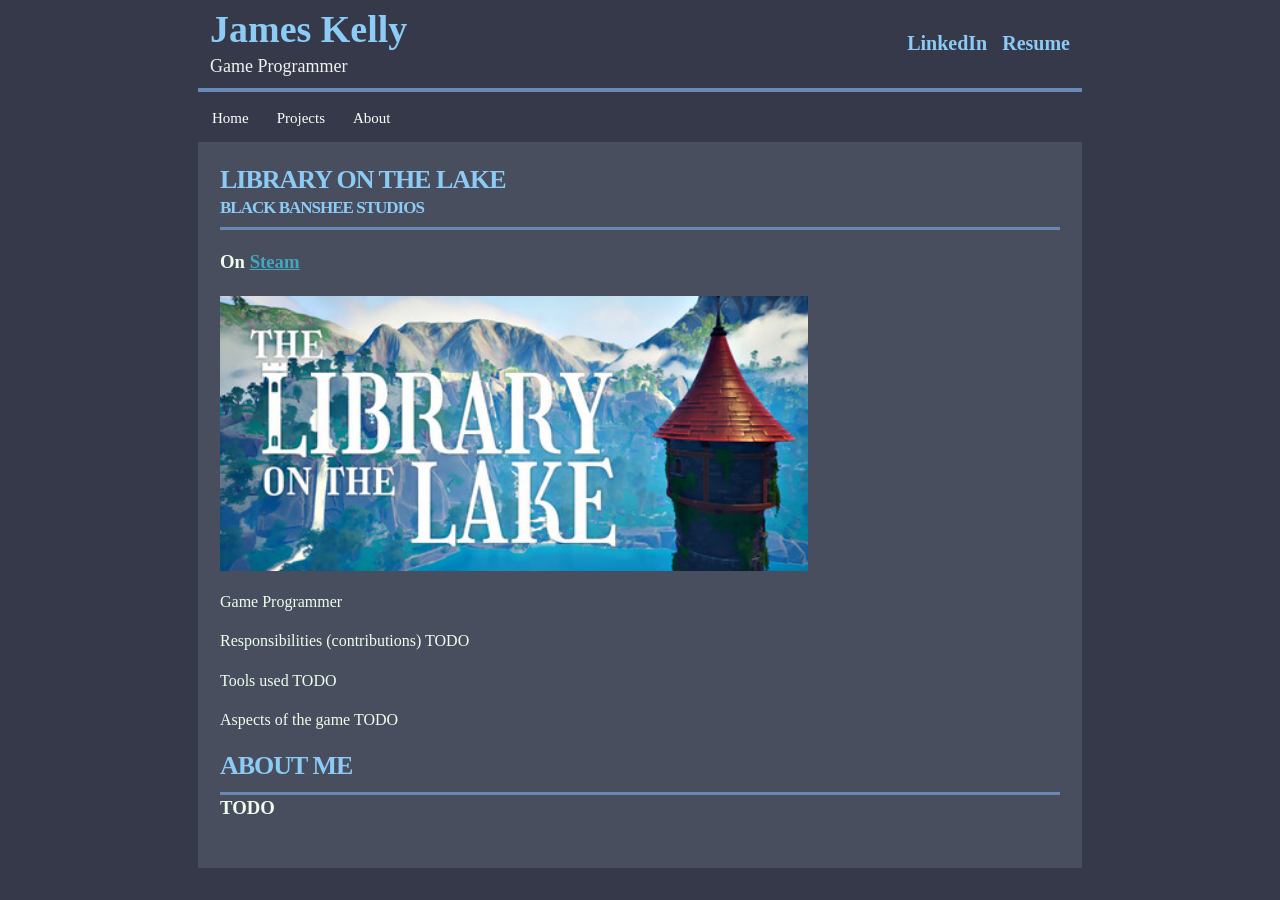
==== projects.html @ c2c68a26 "Initial Project Setup * Resume Link * LOTL setup * Index / About / Projects links not set up yet" ====
<!DOCTYPE html>
<html lang="en">
<head>
  <meta charset="UTF-8">
  <meta name="viewport" content="width=device-width, initial-scale=1.0">
  <title>James Kelly</title>

  <link rel="stylesheet" href="style.css">
</head>

<body>
  <div class="container">

    <header class="header">
      <div class="logo">
        <h1>James Kelly</h1>
        <p>Game Programmer</p>
      </div>

      <div class="social-links">
        <a href="https://www.linkedin.com/in/james-kelly-3b3891150/"
          target="_blank"
          aria-label="LinkedIn">LinkedIn</a>
        <a href="jkelly_resume.pdf"
          target="_blank"
          aria-label="Download resume">Resume</a>
      </div>
    </header>

    <nav aria-label="Main navigation">
      <a href="#index.html">
        Home
      </a>
      <a href="#projects">
        Projects
      </a>
      <a href="#About">
        About
      </a>
    </nav>
    
    <main id="projects">
      
      <section id="projects">
        <h2 class="project-title">
          Library on the Lake
          <span class="project-subtitle">Black Banshee Studios</span>
        </h2>
        <h3 class="project-description">
          <p>On <a href="https://store.steampowered.com/app/4747380/The_Library_on_the_Lake/" 
            target="_blank"
            style="color: #42a6bf;">Steam</a></p>
        </h3>

        <img
          class="project-image"
          src="lotl.jpg"
          alt="Library on the Lake (Black Banshee Studios, 2026)"
        >

        <p class="project-description">
          Game Programmer
        </p>

        <p class="project-description">
          Responsibilities (contributions) TODO
        </p>

        <p class="project-description">
          Tools used TODO
        </p>

        <p class="project-description">
          Aspects of the game TODO
        </p>
      </section>

      <section id="about">
        <section id="about">
        <h2 class="project-title">
          ABOUT ME
        </h2>
        <h3 class="project-description">
          TODO
      </section>
    </main>

  </div>
</body>
</html>
---- style.css ----
* {
      box-sizing: border-box;
    }

    body {
      margin: 16;
      background: #353949;
      color: #EDFFEC;
      font-family: serif, sans-serif;
      font-size: 16px;
      line-height: 1.4;
    }

    .container {
      width: 100%;
      max-width: 904px;
      margin: 0 auto;
      padding: 0 10px;
    }

    /* Header */
    .header {
      min-height: 83px;
      padding: 0 12px 9px;
      border-bottom: 4px solid #6a88b4;
      display: flex;
      align-items: center;
      justify-content: space-between;
      gap: 15px;
    }

    .logo h1 {
      margin: 0;
      color: #8bcbf5;
      font-size: 38px;
      line-height: 1.15;
    }

    .logo p {
      margin: 2px 0 0;
      color: #f2f2f2;
      font-size: 18px;
    }

    .social-links {
      display: flex;
      align-items: center;
      gap: 15px;
    }

    .social-links a {
      color: #8bcbf5;
      text-decoration: none;
      font-size: 20px;
      font-weight: bold;
    }

    .social-links a:hover {
      color: #ffffff;
    }

    /* Navigation */
    nav {
      display: flex;
      flex-wrap: wrap;
      gap: 28px;
      padding: 16px 14px 13px;
    }

    nav a {
      color: #ffffff;
      text-decoration: none;
      font-size: 15px;
    }

    nav a:hover {
      color: #61E786;
    }

    /* Main project content */
    main {
      background: #494e5e;
      padding: 20px 22px 30px;
      min-height: 600px;
    }

    .project-title {
      margin: 0;
      padding-bottom: 7px;
      border-bottom: 3px solid #6a88b4;
      color: #8bcbf5;
      font-size: 26px;
      font-weight: 900;
      letter-spacing: -1px;
      text-transform: uppercase;
    }

    .project-subtitle {
      display: block;
      margin-top: -2px;
      margin-left: 0px;
      font-size: 17px;
    }

    .project-image {
      display: block;
      width: 70%;
      max-width: 600px;
      height: auto;
      margin: 21px 0 20px;
    }

    .project-description {
      margin: 0 0 17px;
    }

    .project-list {
      padding-left: 35px;
      margin-top: 14px;
    }

    .project-list li {
      padding-left: 0;
    }

    .project-description strong {
      color: #d2d2d7;
    }

    @media (max-width: 600px) {
      .header {
        align-items: flex-start;
        flex-direction: column;
        padding-top: 12px;
      }

      .logo h1 {
        font-size: 31px;
      }

      nav {
        gap: 12px 20px;
        padding: 15px 10px;
      }

      main {
        padding: 18px 14px;
      }

      .project-image {
        width: 100%;
      }

      .project-title {
        font-size: 23px;
      }
    }
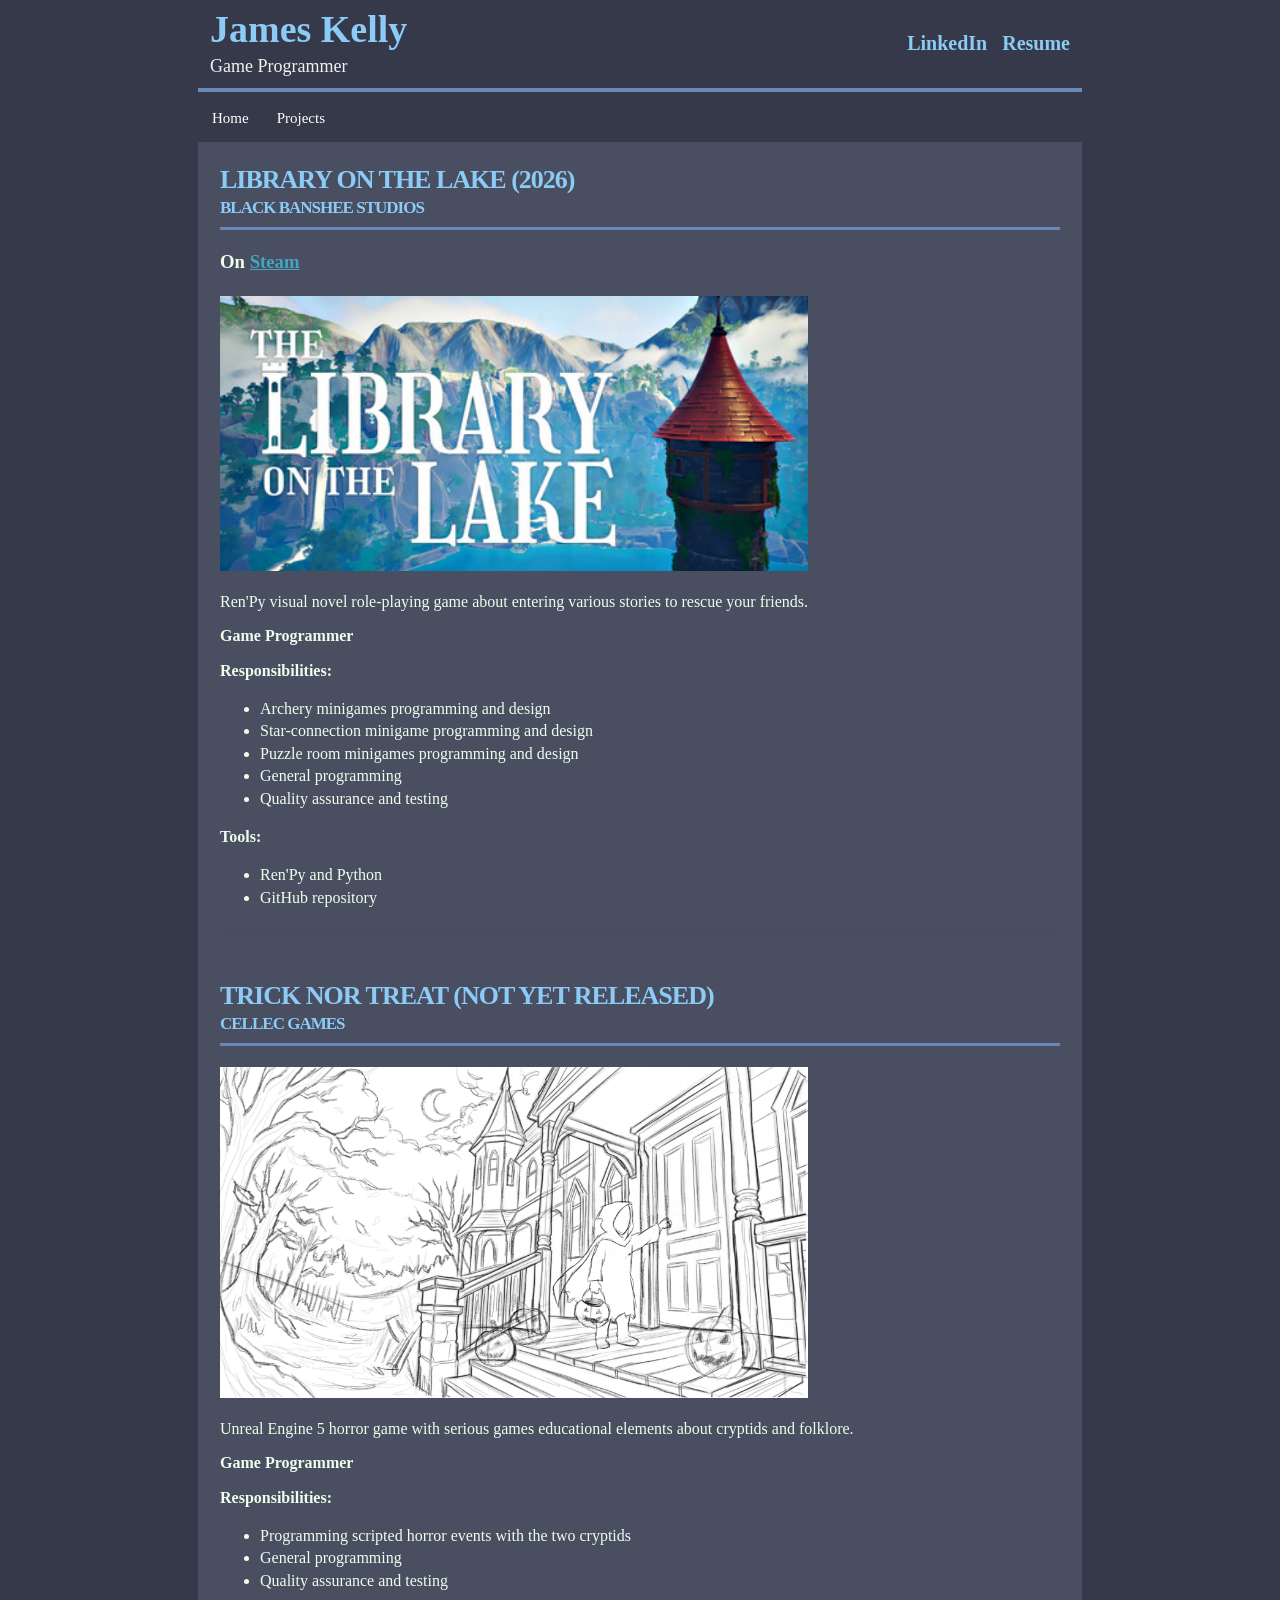
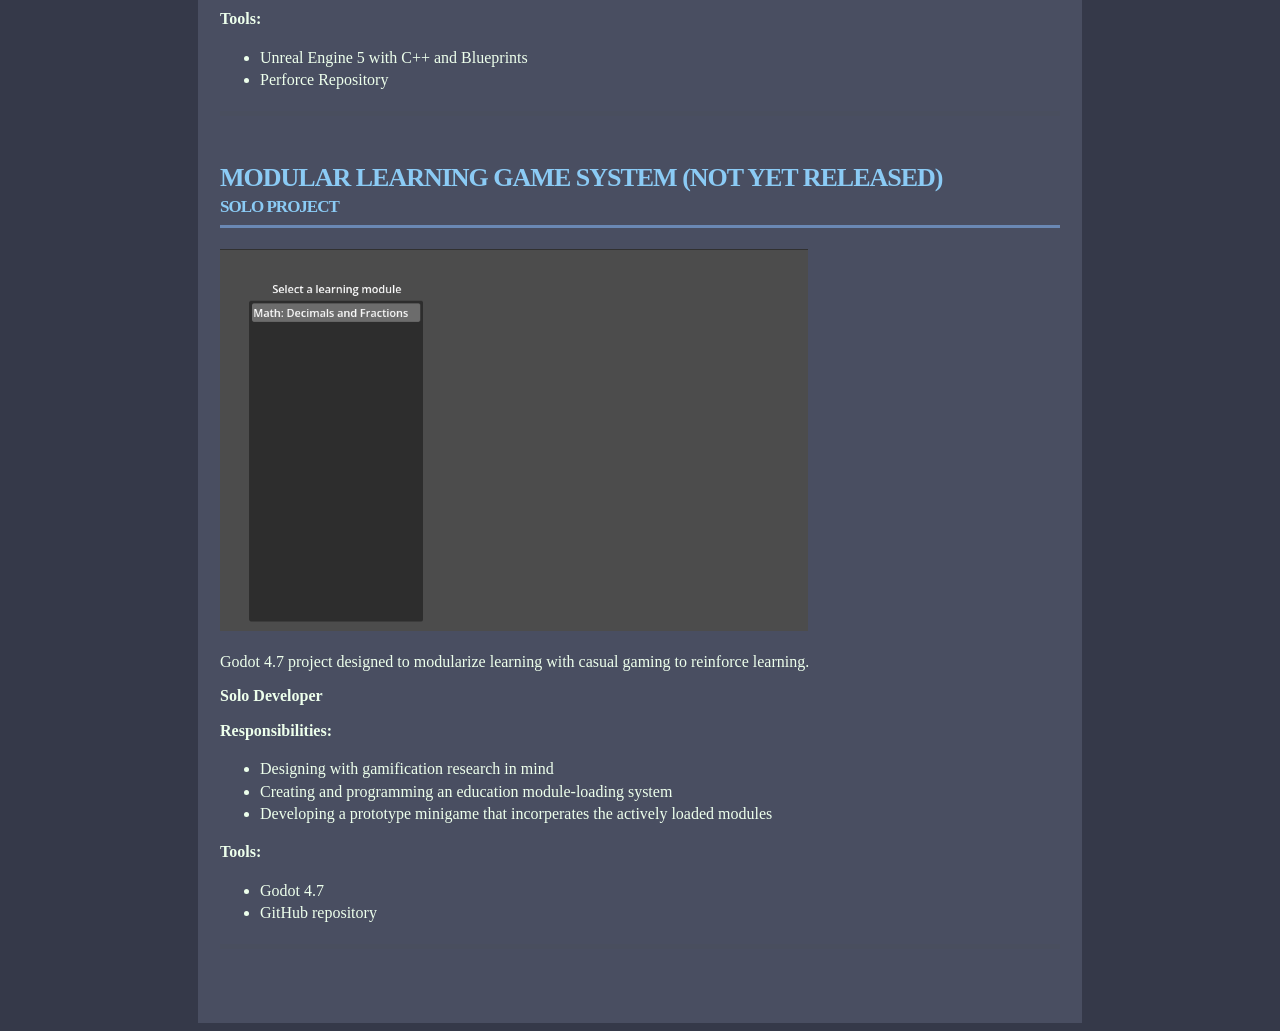
==== commit f99dd7ee: "Home and Project pages * TnT and solo learning project added to projects page * Set up links between" ====
--- a/projects.html
+++ b/projects.html
@@ -29,14 +29,11 @@
     </header>
 
     <nav aria-label="Main navigation">
-      <a href="#index.html">
+      <a href="index.html">
         Home
       </a>
-      <a href="#projects">
+      <a href="projects.html">
         Projects
-      </a>
-      <a href="#About">
-        About
       </a>
     </nav>
     
@@ -44,7 +41,7 @@
       
       <section id="projects">
         <h2 class="project-title">
-          Library on the Lake
+          Library on the Lake (2026)
           <span class="project-subtitle">Black Banshee Studios</span>
         </h2>
         <h3 class="project-description">
@@ -60,30 +57,146 @@
         >
 
         <p class="project-description">
-          Game Programmer
-        </p>
-
-        <p class="project-description">
-          Responsibilities (contributions) TODO
-        </p>
-
-        <p class="project-description">
-          Tools used TODO
-        </p>
-
-        <p class="project-description">
-          Aspects of the game TODO
-        </p>
-      </section>
-
-      <section id="about">
-        <section id="about">
+          Ren'Py visual novel role-playing game about entering various stories to rescue your friends.
+        </p>
+
+        <p class="project-description">
+          <b>
+            Game Programmer
+          </b>
+          
+        </p>
+
+        <p class="project-description">
+          <b>
+            Responsibilities:
+          </b>
+          <ul>
+            <li>Archery minigames programming and design</li>
+            <li>Star-connection minigame programming and design</li>
+            <li>Puzzle room minigames programming and design</li>
+            <li>General programming</li>
+            <li>Quality assurance and testing</li>
+          </ul>
+        </p>
+
+        <p class="project-description">
+          <b>
+            Tools:
+          </b>
+          <ul>
+            <li>Ren'Py and Python</li>
+            <li>GitHub repository</li>
+          </ul>
+        </p>
+        
+        
+      </section>
+      
+      <h2 class="project-gap">
+      </h2>
+
+      <section id="projects">
         <h2 class="project-title">
-          ABOUT ME
+          Trick nor Treat (Not yet released)
+          <span class="project-subtitle">CelleC Games</span>
         </h2>
-        <h3 class="project-description">
-          TODO
-      </section>
+
+        <img
+          class="project-image"
+          src="TnT.PNG"
+          alt="Trick nor Treat (CelleC Games, n.d.)"
+        >
+
+        <p class="project-description">
+          Unreal Engine 5 horror game with serious games educational elements about cryptids and folklore.
+        </p>
+
+        <p class="project-description">
+          <b>
+            Game Programmer
+          </b>
+          
+        </p>
+
+        <p class="project-description">
+          <b>
+            Responsibilities:
+          </b>
+          <ul>
+            <li>Programming scripted horror events with the two cryptids</li>
+            <li>General programming</li>
+            <li>Quality assurance and testing</li>
+          </ul>
+        </p>
+
+        <p class="project-description">
+          <b>
+            Tools:
+          </b>
+          <ul>
+            <li>Unreal Engine 5 with C++ and Blueprints</li>
+            <li>Perforce Repository</li>
+          </ul>
+        </p>
+        
+        
+      </section>
+
+      </section>
+      
+      <h2 class="project-gap">
+      </h2>
+
+      <section id="projects">
+        <h2 class="project-title">
+          Modular Learning Game System (Not yet released)
+          <span class="project-subtitle">Solo Project</span>
+        </h2>
+
+        <img
+          class="project-image"
+          src="learning_system.png"
+          alt="Solo project"
+        >
+
+        <p class="project-description">
+          Godot 4.7 project designed to modularize learning with casual gaming to reinforce learning.
+        </p>
+
+        <p class="project-description">
+          <b>
+            Solo Developer
+          </b>
+          
+        </p>
+
+        <p class="project-description">
+          <b>
+            Responsibilities:
+          </b>
+          <ul>
+            <li>Designing with gamification research in mind</li>
+            <li>Creating and programming an education module-loading system</li>
+            <li>Developing a prototype minigame that incorperates the actively loaded modules</li>
+          </ul>
+        </p>
+
+        <p class="project-description">
+          <b>
+            Tools:
+          </b>
+          <ul>
+            <li>Godot 4.7</li>
+            <li>GitHub repository</li>
+          </ul>
+        </p>
+        
+        
+      </section>
+
+      <h2 class="project-gap"></h2>
+
     </main>
 
   </div>
--- a/style.css
+++ b/style.css
@@ -19,7 +19,6 @@
       padding: 0 10px;
     }
 
-    /* Header */
     .header {
       min-height: 83px;
       padding: 0 12px 9px;
@@ -60,7 +59,6 @@
       color: #ffffff;
     }
 
-    /* Navigation */
     nav {
       display: flex;
       flex-wrap: wrap;
@@ -78,9 +76,8 @@
       color: #61E786;
     }
 
-    /* Main project content */
     main {
-      background: #494e5e;
+      background: #494e61;
       padding: 20px 22px 30px;
       min-height: 600px;
     }
@@ -94,6 +91,12 @@
       font-weight: 900;
       letter-spacing: -1px;
       text-transform: uppercase;
+    }
+
+    .project-gap {
+        padding-top: 12px;
+        padding-bottom: 12px;
+        border-top: 5px solid #494e5e;
     }
 
     .project-subtitle {
@@ -112,7 +115,7 @@
     }
 
     .project-description {
-      margin: 0 0 17px;
+      margin: 0 0 12px;
     }
 
     .project-list {
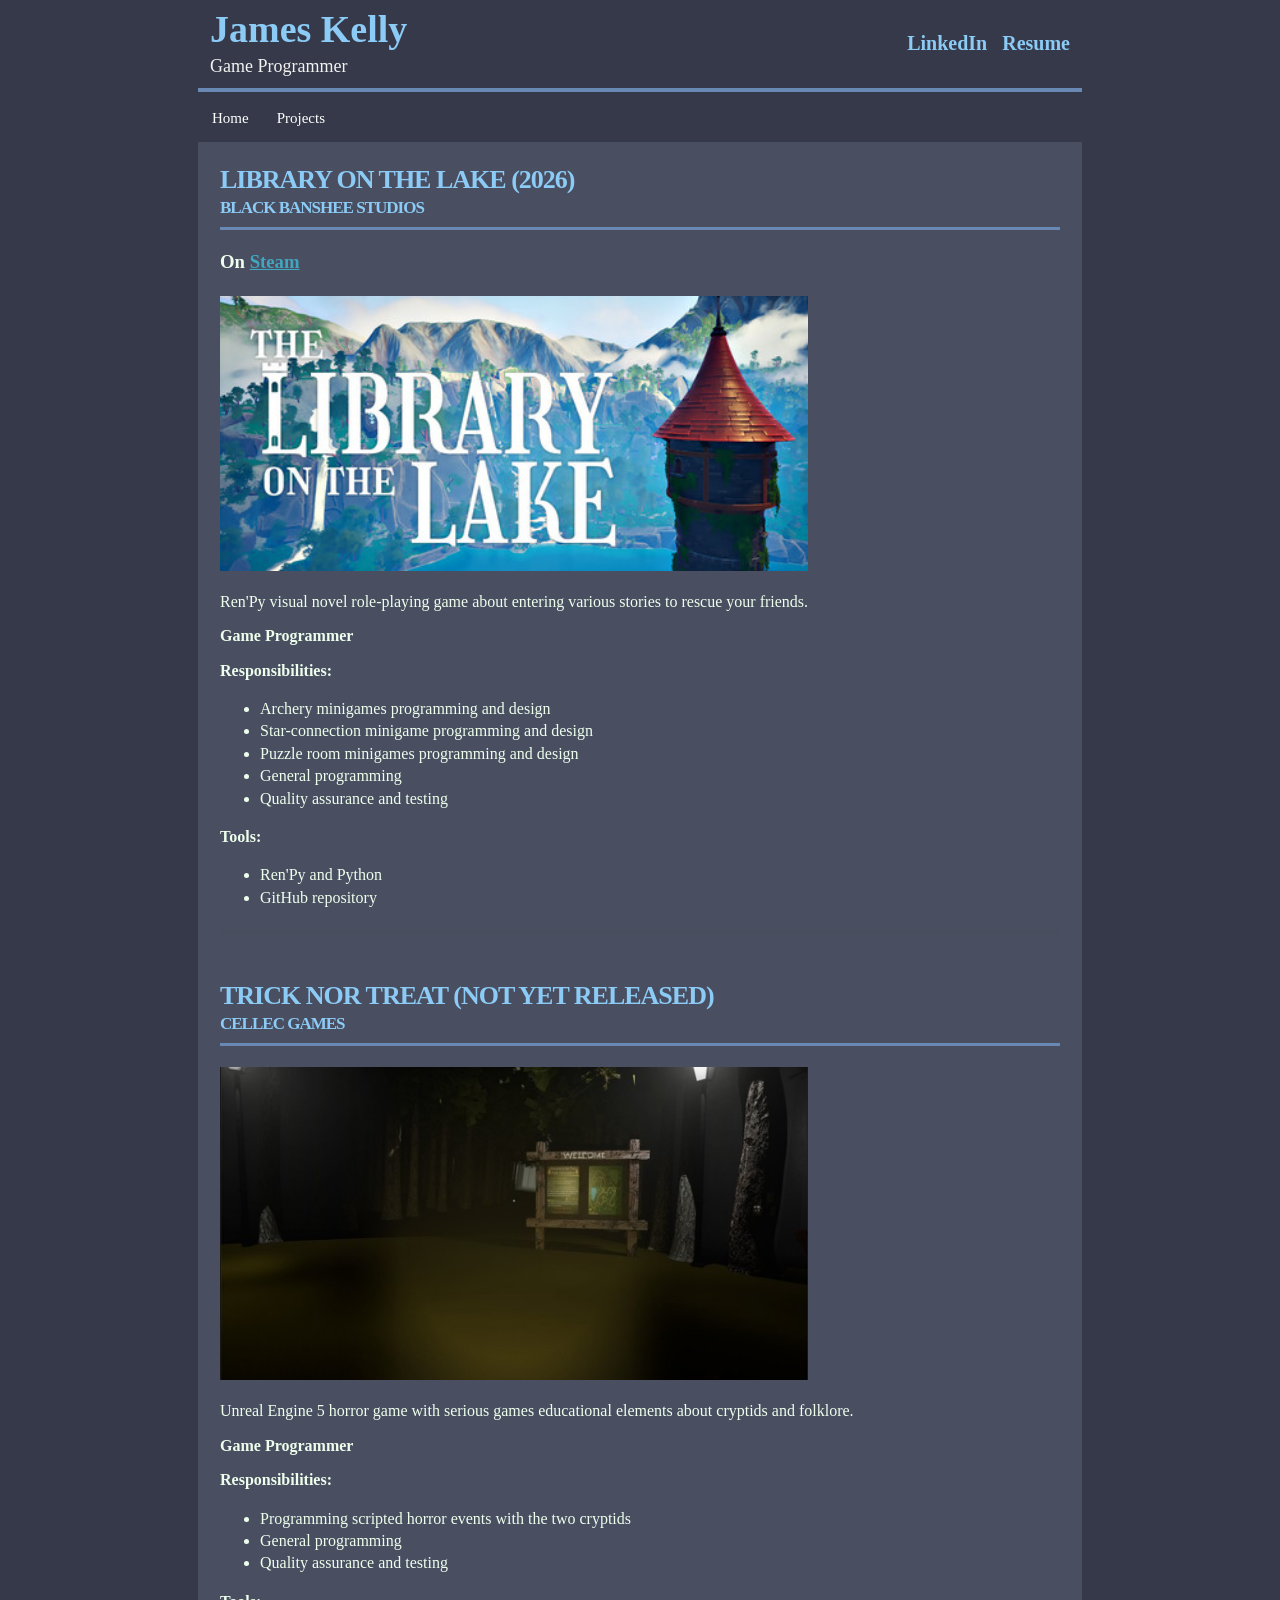
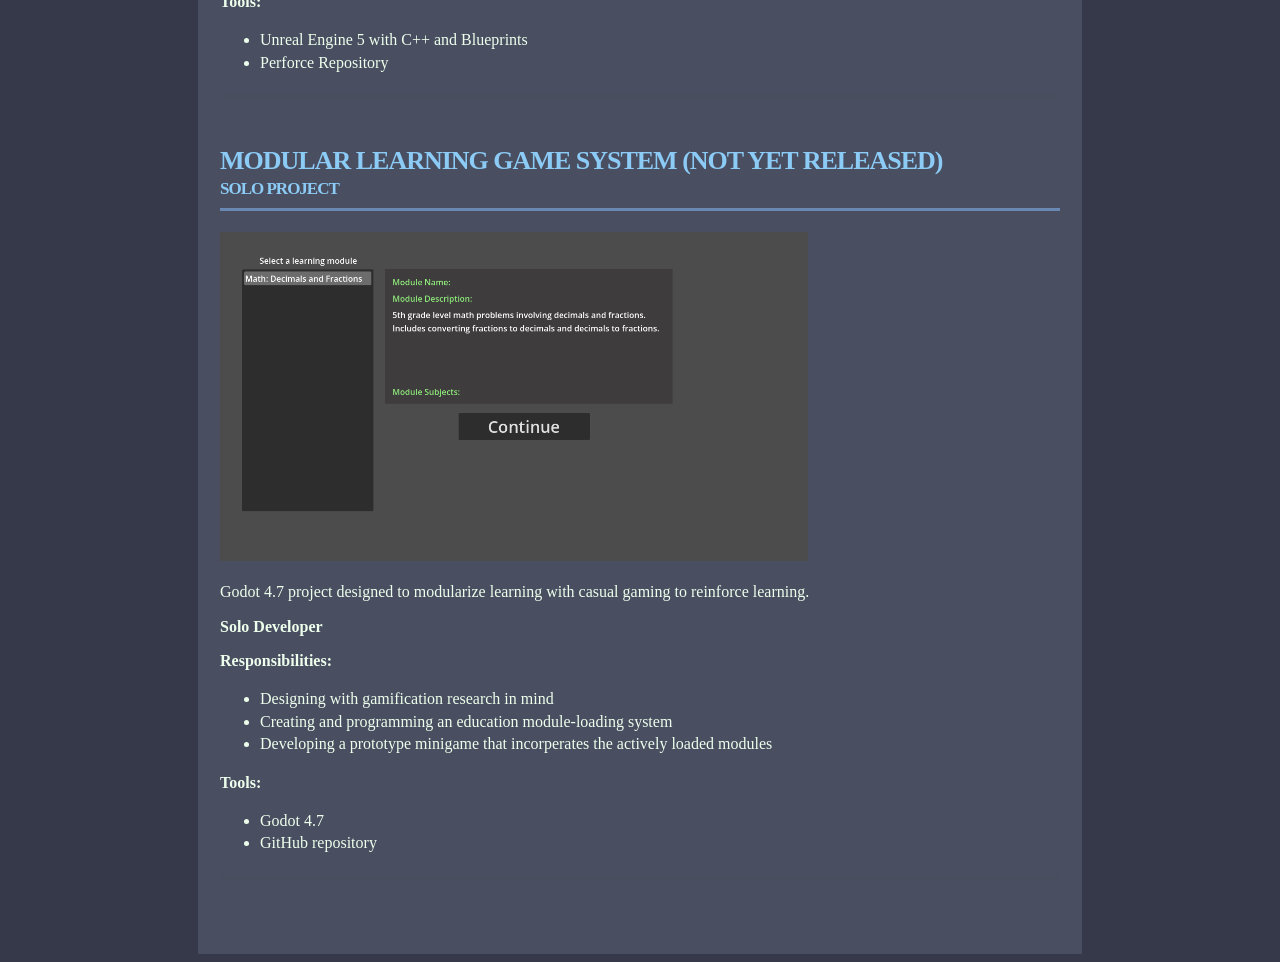
==== commit bcdd7abc: "Updating images" ====
--- a/projects.html
+++ b/projects.html
@@ -104,7 +104,7 @@
 
         <img
           class="project-image"
-          src="TnT.PNG"
+          src="TnT.jpg"
           alt="Trick nor Treat (CelleC Games, n.d.)"
         >
 
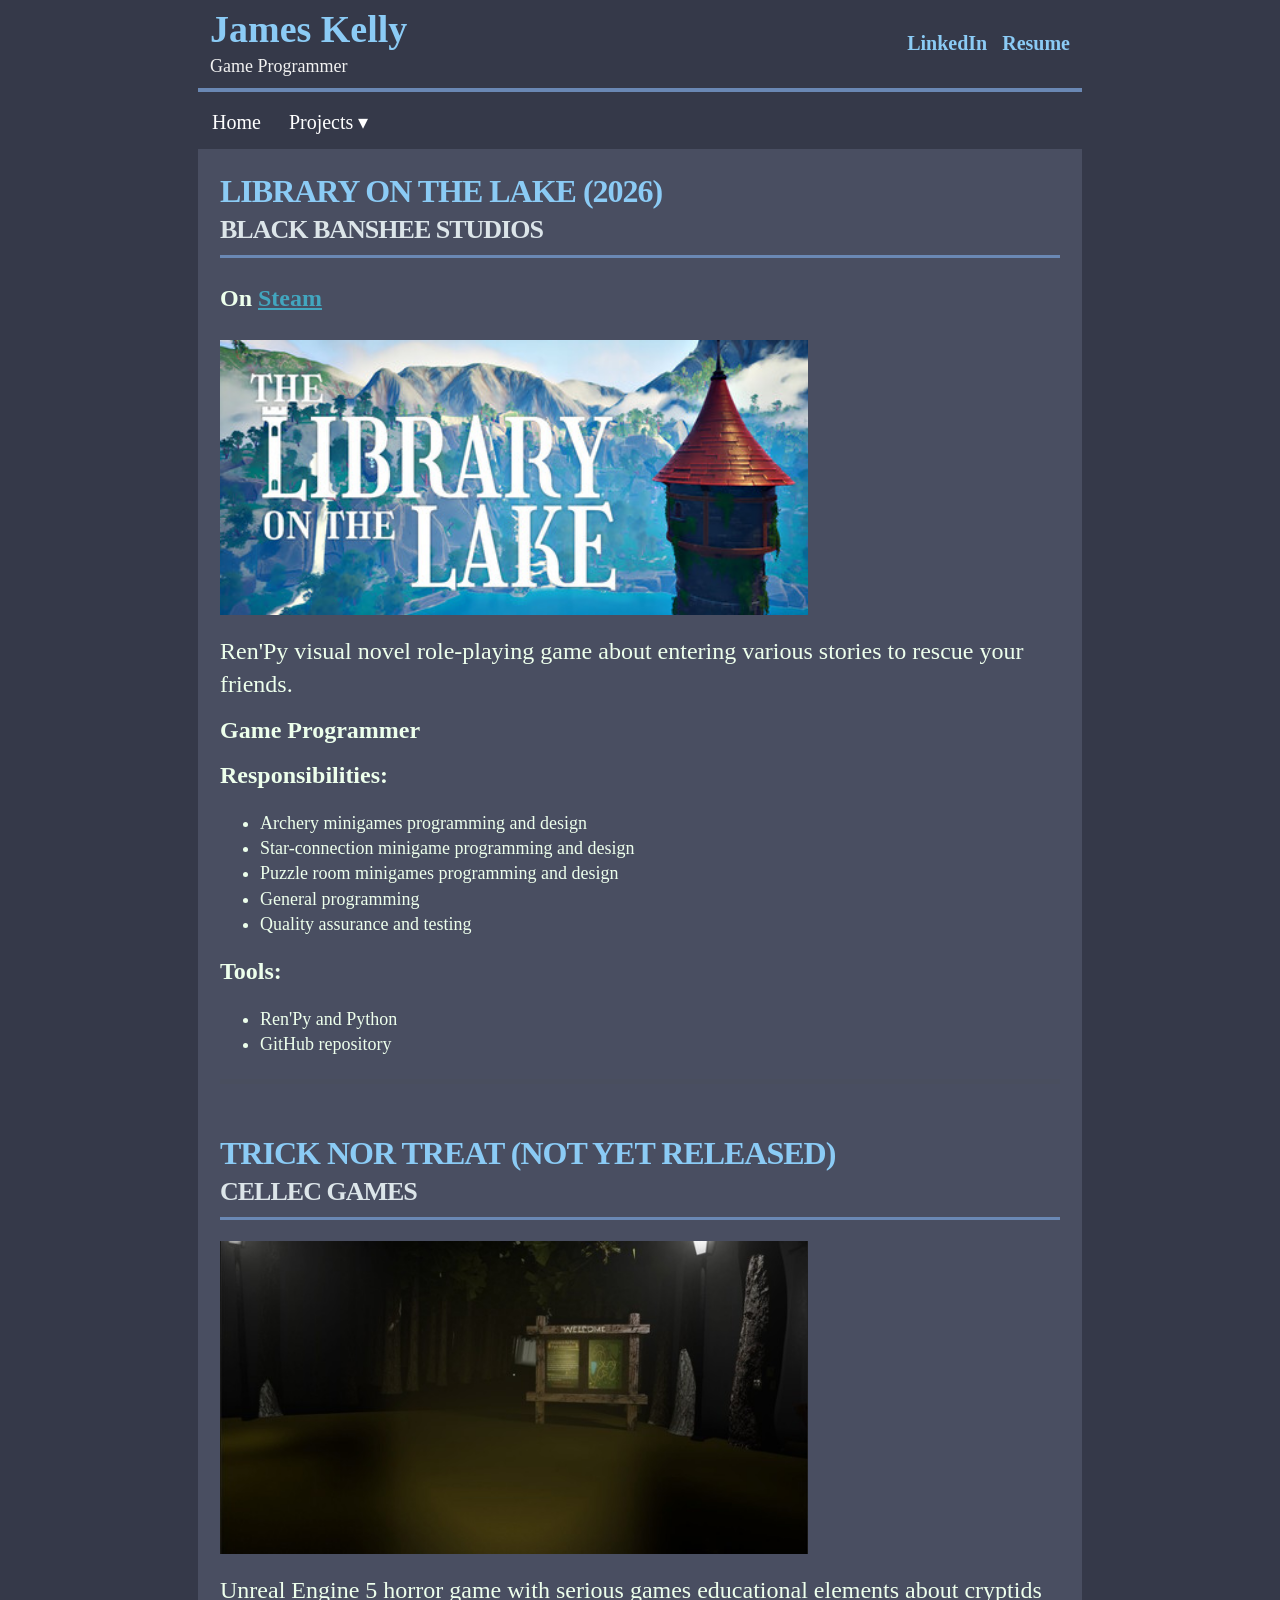
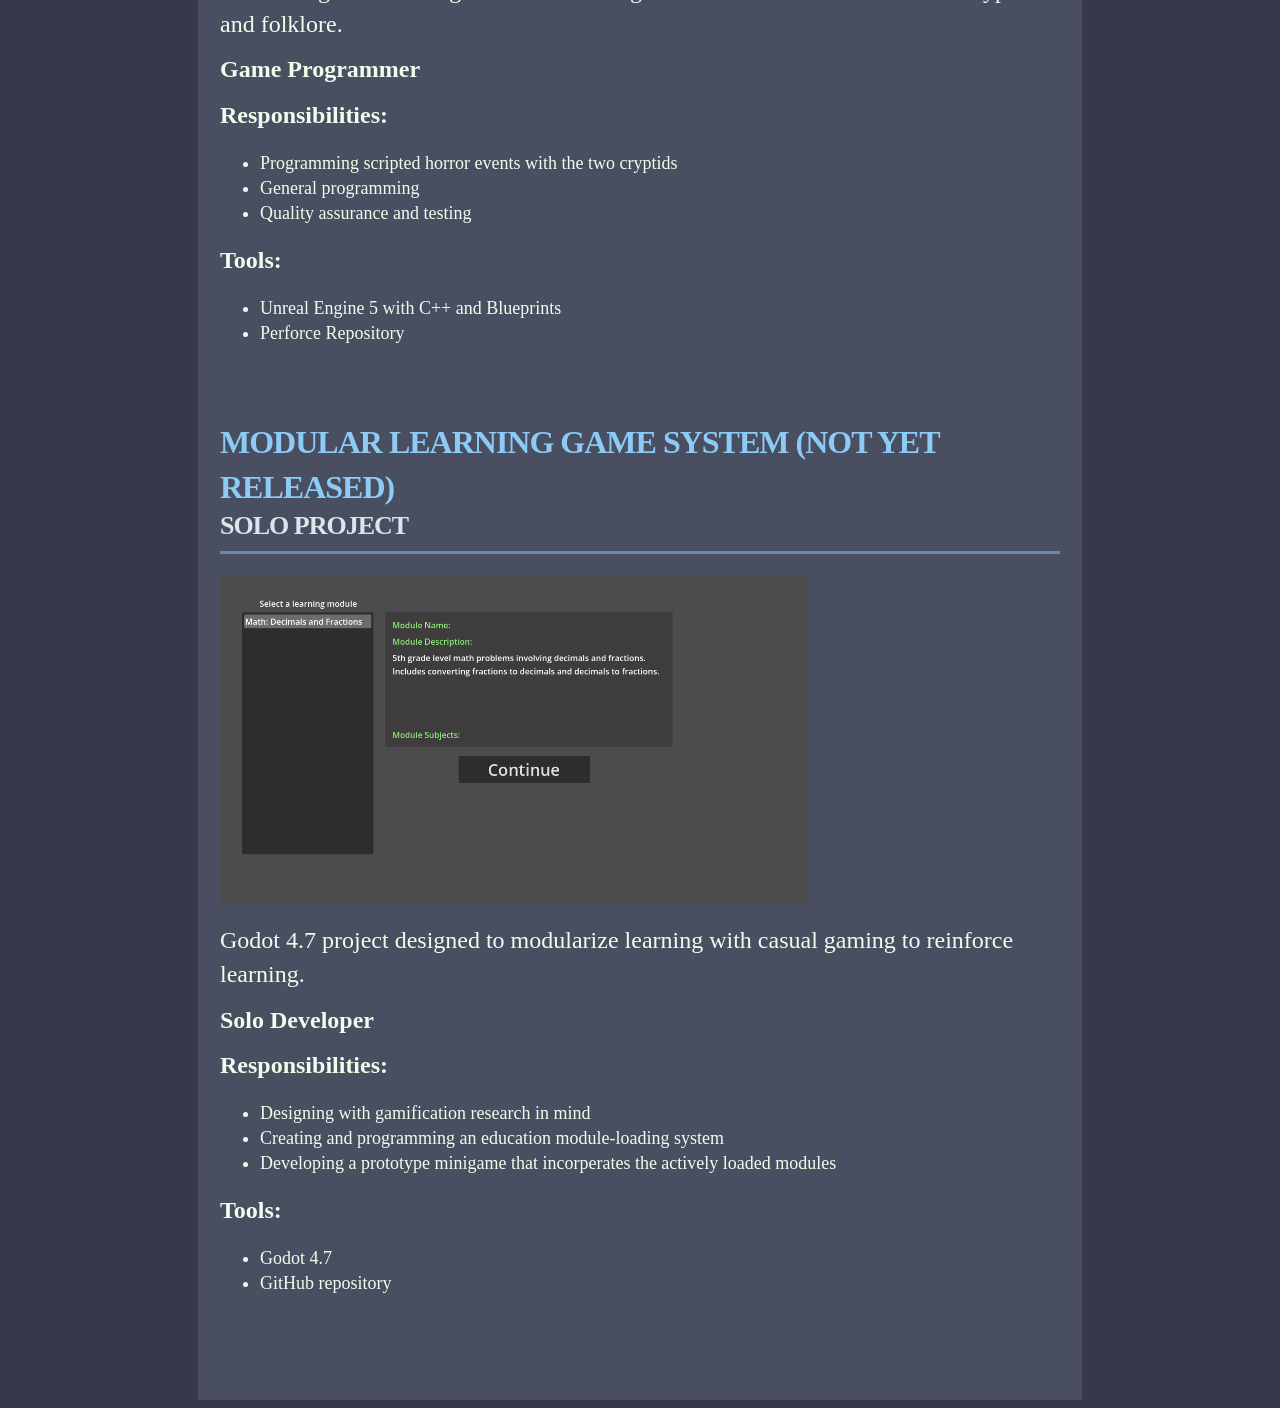
==== commit a6ac76c4: "Dropdown for projects Projects now have a dropdown menu" ====
--- a/projects.html
+++ b/projects.html
@@ -32,14 +32,23 @@
       <a href="index.html">
         Home
       </a>
-      <a href="projects.html">
-        Projects
-      </a>
+      <div class="dropdown">
+        <a href="projects.html" class="dropdown-toggle">
+          Projects <span aria-hidden="true">▾</span>
+        </a>
+
+        <div class="dropdown-content">
+          <a href="projects.html#LOTL">Library on the Lake</a>
+          <a href="projects.html#TNT">Trick nor Treat</a>
+          <a href="projects.html#GLS">Gamified Learning System</a>
+        </div>
+      </div>
+      
     </nav>
     
     <main id="projects">
       
-      <section id="projects">
+      <section id="LOTL">
         <h2 class="project-title">
           Library on the Lake (2026)
           <span class="project-subtitle">Black Banshee Studios</span>
@@ -96,7 +105,7 @@
       <h2 class="project-gap">
       </h2>
 
-      <section id="projects">
+      <section id="TNT">
         <h2 class="project-title">
           Trick nor Treat (Not yet released)
           <span class="project-subtitle">CelleC Games</span>
@@ -148,7 +157,7 @@
       <h2 class="project-gap">
       </h2>
 
-      <section id="projects">
+      <section id="GLS">
         <h2 class="project-title">
           Modular Learning Game System (Not yet released)
           <span class="project-subtitle">Solo Project</span>
--- a/style.css
+++ b/style.css
@@ -8,7 +8,7 @@
       background: #353949;
       color: #EDFFEC;
       font-family: serif, sans-serif;
-      font-size: 16px;
+      font-size: 18px;
       line-height: 1.4;
     }
 
@@ -69,7 +69,7 @@
     nav a {
       color: #ffffff;
       text-decoration: none;
-      font-size: 15px;
+      font-size: 20px;
     }
 
     nav a:hover {
@@ -87,7 +87,7 @@
       padding-bottom: 7px;
       border-bottom: 3px solid #6a88b4;
       color: #8bcbf5;
-      font-size: 26px;
+      font-size: 32px;
       font-weight: 900;
       letter-spacing: -1px;
       text-transform: uppercase;
@@ -101,9 +101,10 @@
 
     .project-subtitle {
       display: block;
+      color: #dce5e9;
       margin-top: -2px;
       margin-left: 0px;
-      font-size: 17px;
+      font-size: 26px;
     }
 
     .project-image {
@@ -116,6 +117,7 @@
 
     .project-description {
       margin: 0 0 12px;
+      font-size: 24px;
     }
 
     .project-list {
@@ -158,4 +160,44 @@
       .project-title {
         font-size: 23px;
       }
+    }
+
+    .dropdown {
+      position: relative;
+    }
+
+    .dropdown-toggle {
+      display: inline-block;
+    }
+
+    .dropdown-content {
+      display: none;
+      position: absolute;
+      top: 100%;
+      left: 0;
+      min-width: 220px;
+      background: #353949;
+      border: 1px solid #6a88b4;
+      border-radius: 4px;
+      box-shadow: 0 6px 12px rgba(0, 0, 0, 0.3);
+      z-index: 1000;
+    }
+
+    .dropdown-content a {
+      display: block;
+      padding: 10px 14px;
+      font-size: 20px;
+      white-space: nowrap;
+    }
+
+    .dropdown:hover .dropdown-content,
+    .dropdown:focus-within .dropdown-content {
+      display: block;
+    }
+
+    .dropdown-content a:hover,
+    .dropdown-content a:focus {
+      background: #494e61;
+      color: #61E786;
+      outline-offset: -2px;
     }
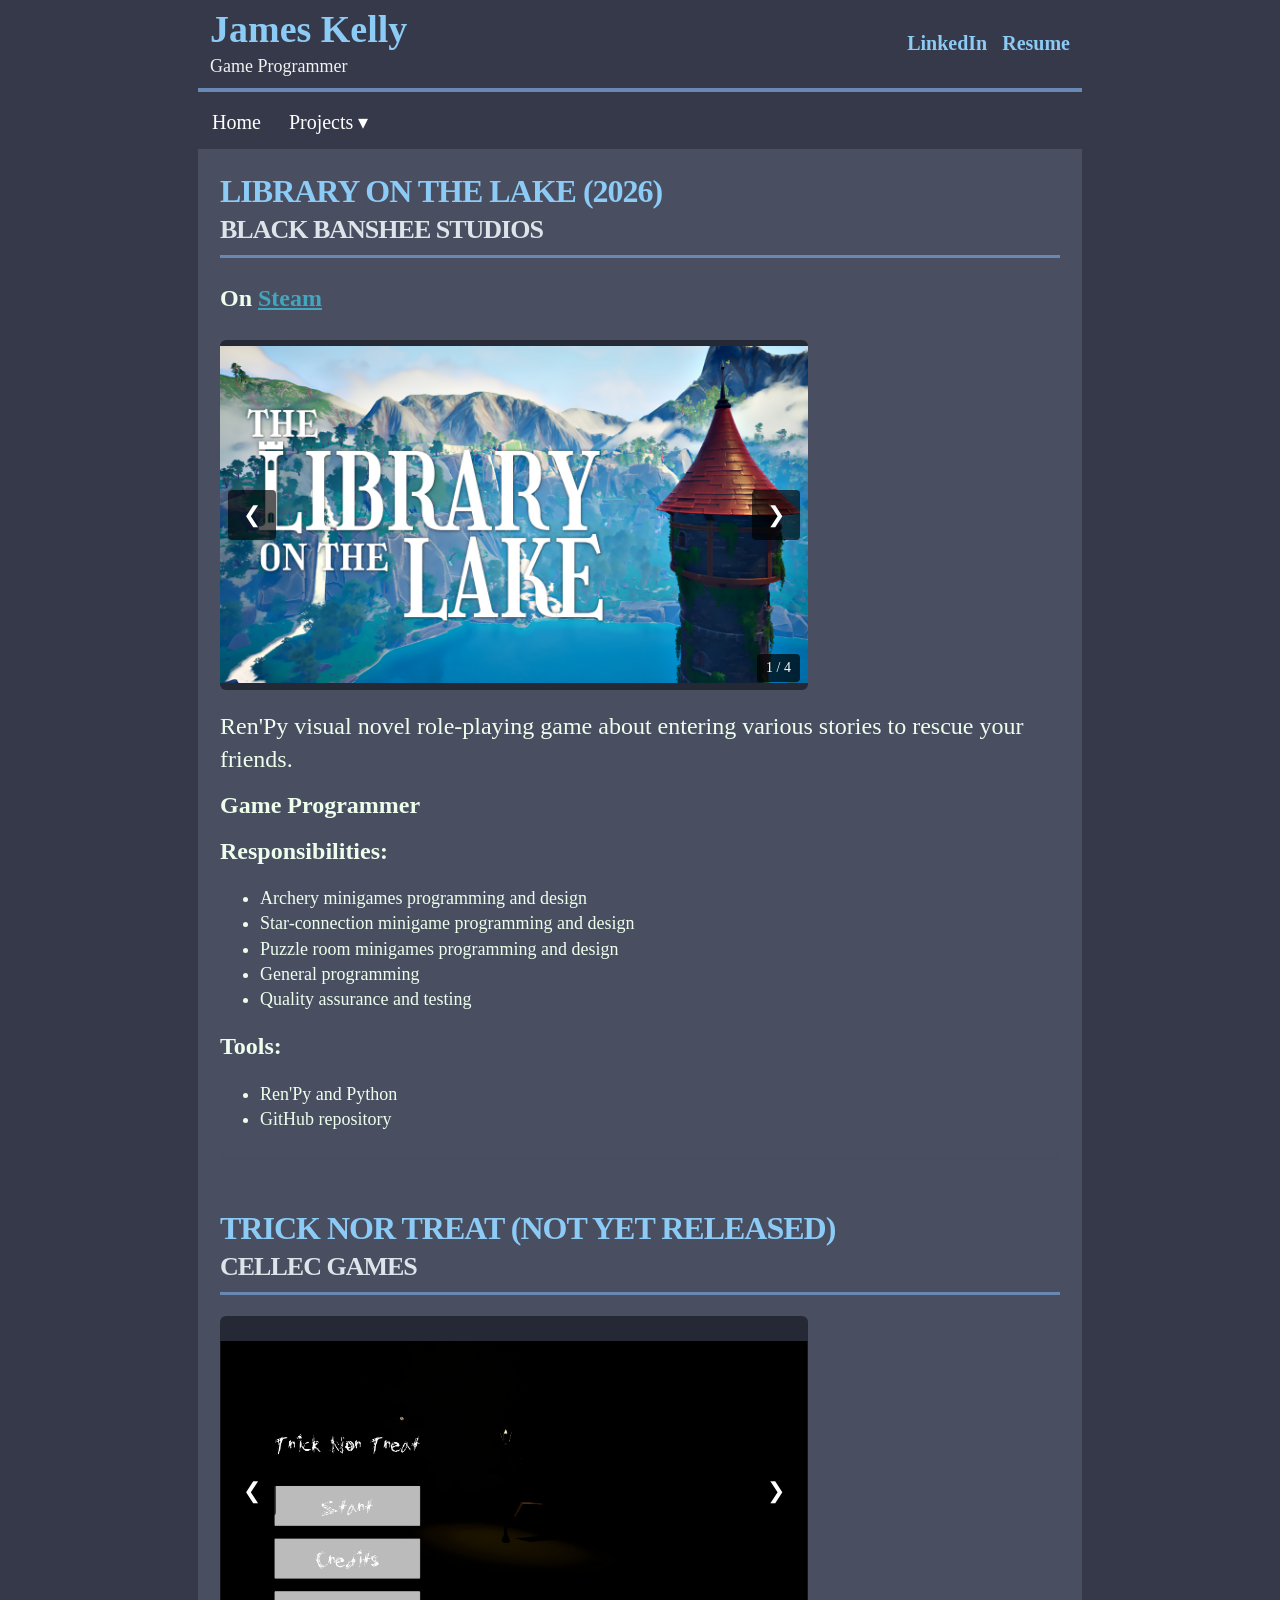
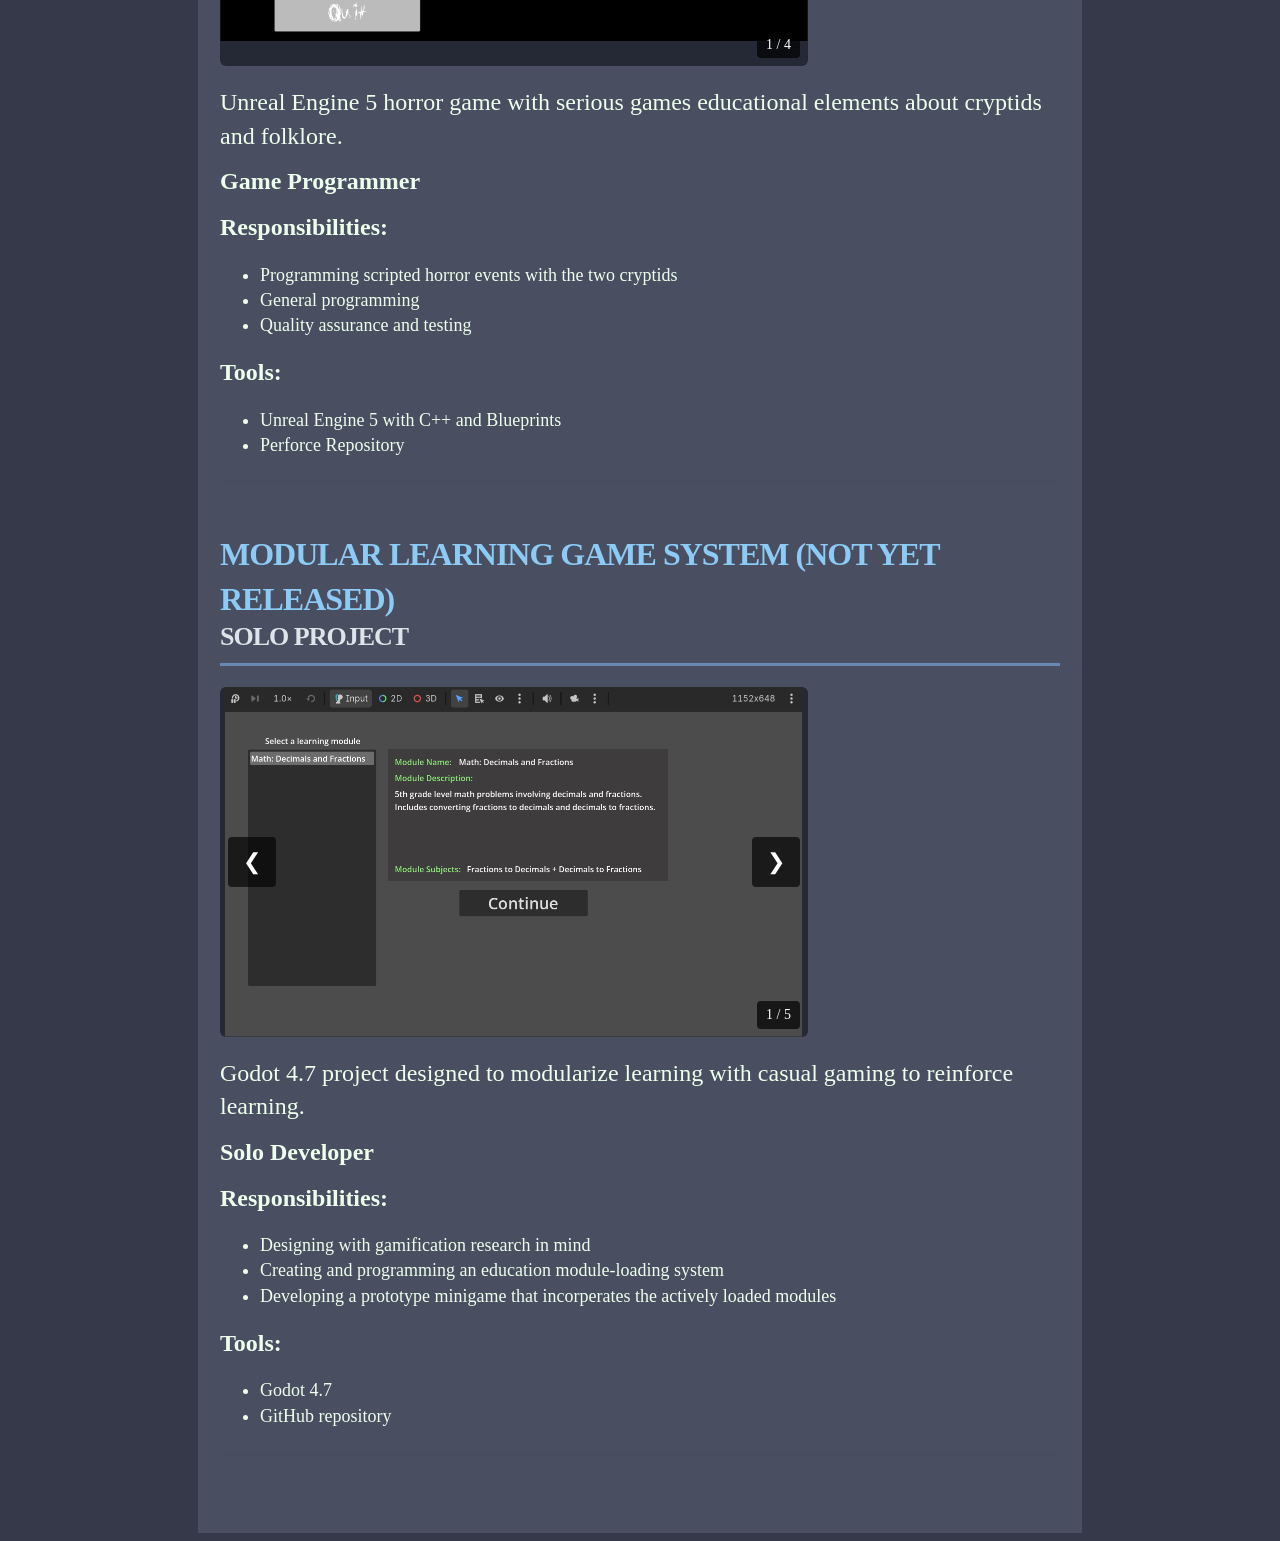
==== commit c5809199: "Slideshow system for images & new images for all projects" ====
--- a/projects.html
+++ b/projects.html
@@ -59,11 +59,32 @@
             style="color: #42a6bf;">Steam</a></p>
         </h3>
 
-        <img
-          class="project-image"
-          src="lotl.jpg"
-          alt="Library on the Lake (Black Banshee Studios, 2026)"
-        >
+        <div class="slideshow"
+          data-slideshow
+          data-images='["images/lotl-1.png","images/lotl-2.png","images/lotl-3.png", "images/lotl-4.png"]'>
+          
+          <button class="slide-arrow prev"
+                  type="button"
+                  aria-label="Previous image">
+            &#10094;
+          </button>
+
+          <img
+            class="slide-image"
+            src="images/lotl-1.png"
+            alt="Trick nor Treat gameplay screenshot"
+          >
+
+          <button class="slide-arrow next"
+                  type="button"
+                  aria-label="Next image">
+            &#10095;
+          </button>
+
+          <div class="slide-counter" aria-live="polite">
+            1 / 3
+          </div>
+        </div>
 
         <p class="project-description">
           Ren'Py visual novel role-playing game about entering various stories to rescue your friends.
@@ -111,11 +132,32 @@
           <span class="project-subtitle">CelleC Games</span>
         </h2>
 
-        <img
-          class="project-image"
-          src="TnT.jpg"
-          alt="Trick nor Treat (CelleC Games, n.d.)"
-        >
+        <div class="slideshow"
+          data-slideshow
+          data-images='["images/tnt-1.png","images/tnt-2.png","images/tnt-3.png", "images/tnt-4.png"]'>
+          
+          <button class="slide-arrow prev"
+                  type="button"
+                  aria-label="Previous image">
+            &#10094;
+          </button>
+
+          <img
+            class="slide-image"
+            src="images/tnt-1.png"
+            alt="Library on the Lake gameplay screenshot"
+          >
+
+          <button class="slide-arrow next"
+                  type="button"
+                  aria-label="Next image">
+            &#10095;
+          </button>
+
+          <div class="slide-counter" aria-live="polite">
+            1 / 3
+          </div>
+        </div>
 
         <p class="project-description">
           Unreal Engine 5 horror game with serious games educational elements about cryptids and folklore.
@@ -163,11 +205,32 @@
           <span class="project-subtitle">Solo Project</span>
         </h2>
 
-        <img
-          class="project-image"
-          src="learning_system.png"
-          alt="Solo project"
-        >
+        <div class="slideshow"
+          data-slideshow
+          data-images='["images/gls-1.png","images/gls-2.png","images/gls-4.png", "images/gls-3.png", "images/gls-5.png"]'>
+          
+          <button class="slide-arrow prev"
+                  type="button"
+                  aria-label="Previous image">
+            &#10094;
+          </button>
+
+          <img
+            class="slide-image"
+            src="images/gls-1.png"
+            alt="Library on the Lake gameplay screenshot"
+          >
+
+          <button class="slide-arrow next"
+                  type="button"
+                  aria-label="Next image">
+            &#10095;
+          </button>
+
+          <div class="slide-counter" aria-live="polite">
+            1 / 3
+          </div>
+        </div>
 
         <p class="project-description">
           Godot 4.7 project designed to modularize learning with casual gaming to reinforce learning.
@@ -209,5 +272,7 @@
     </main>
 
   </div>
+  
+<script src="slideshow.js"></script>
 </body>
 </html>
--- a/style.css
+++ b/style.css
@@ -200,4 +200,70 @@
       background: #494e61;
       color: #61E786;
       outline-offset: -2px;
+    }
+
+    .slideshow {
+      position: relative;
+      width: 70%;
+      max-width: 600px;
+      margin: 21px 0 20px;
+      background: #252936;
+      overflow: hidden;
+      border-radius: 6px;
+    }
+
+    .slide-image {
+      display: block;
+      width: 100%;
+      height: 350px;
+      object-fit: contain;
+    }
+
+    .slide-arrow {
+      position: absolute;
+      top: 50%;
+      transform: translateY(-50%);
+      z-index: 2;
+      border: none;
+      border-radius: 4px;
+      padding: 12px 15px;
+      background: rgba(0, 0, 0, 0.65);
+      color: white;
+      font-size: 22px;
+      cursor: pointer;
+    }
+
+    .slide-arrow:hover,
+    .slide-arrow:focus-visible {
+      background: #6a88b4;
+      color: white;
+    }
+
+    .slide-arrow.prev {
+      left: 8px;
+    }
+
+    .slide-arrow.next {
+      right: 8px;
+    }
+
+    .slide-counter {
+      position: absolute;
+      bottom: 8px;
+      right: 8px;
+      padding: 4px 9px;
+      border-radius: 4px;
+      background: rgba(0, 0, 0, 0.7);
+      color: white;
+      font-size: 14px;
+    }
+
+    @media (max-width: 600px) {
+      .slideshow {
+        width: 100%;
+      }
+
+      .slide-image {
+        height: 250px;
+      }
     }
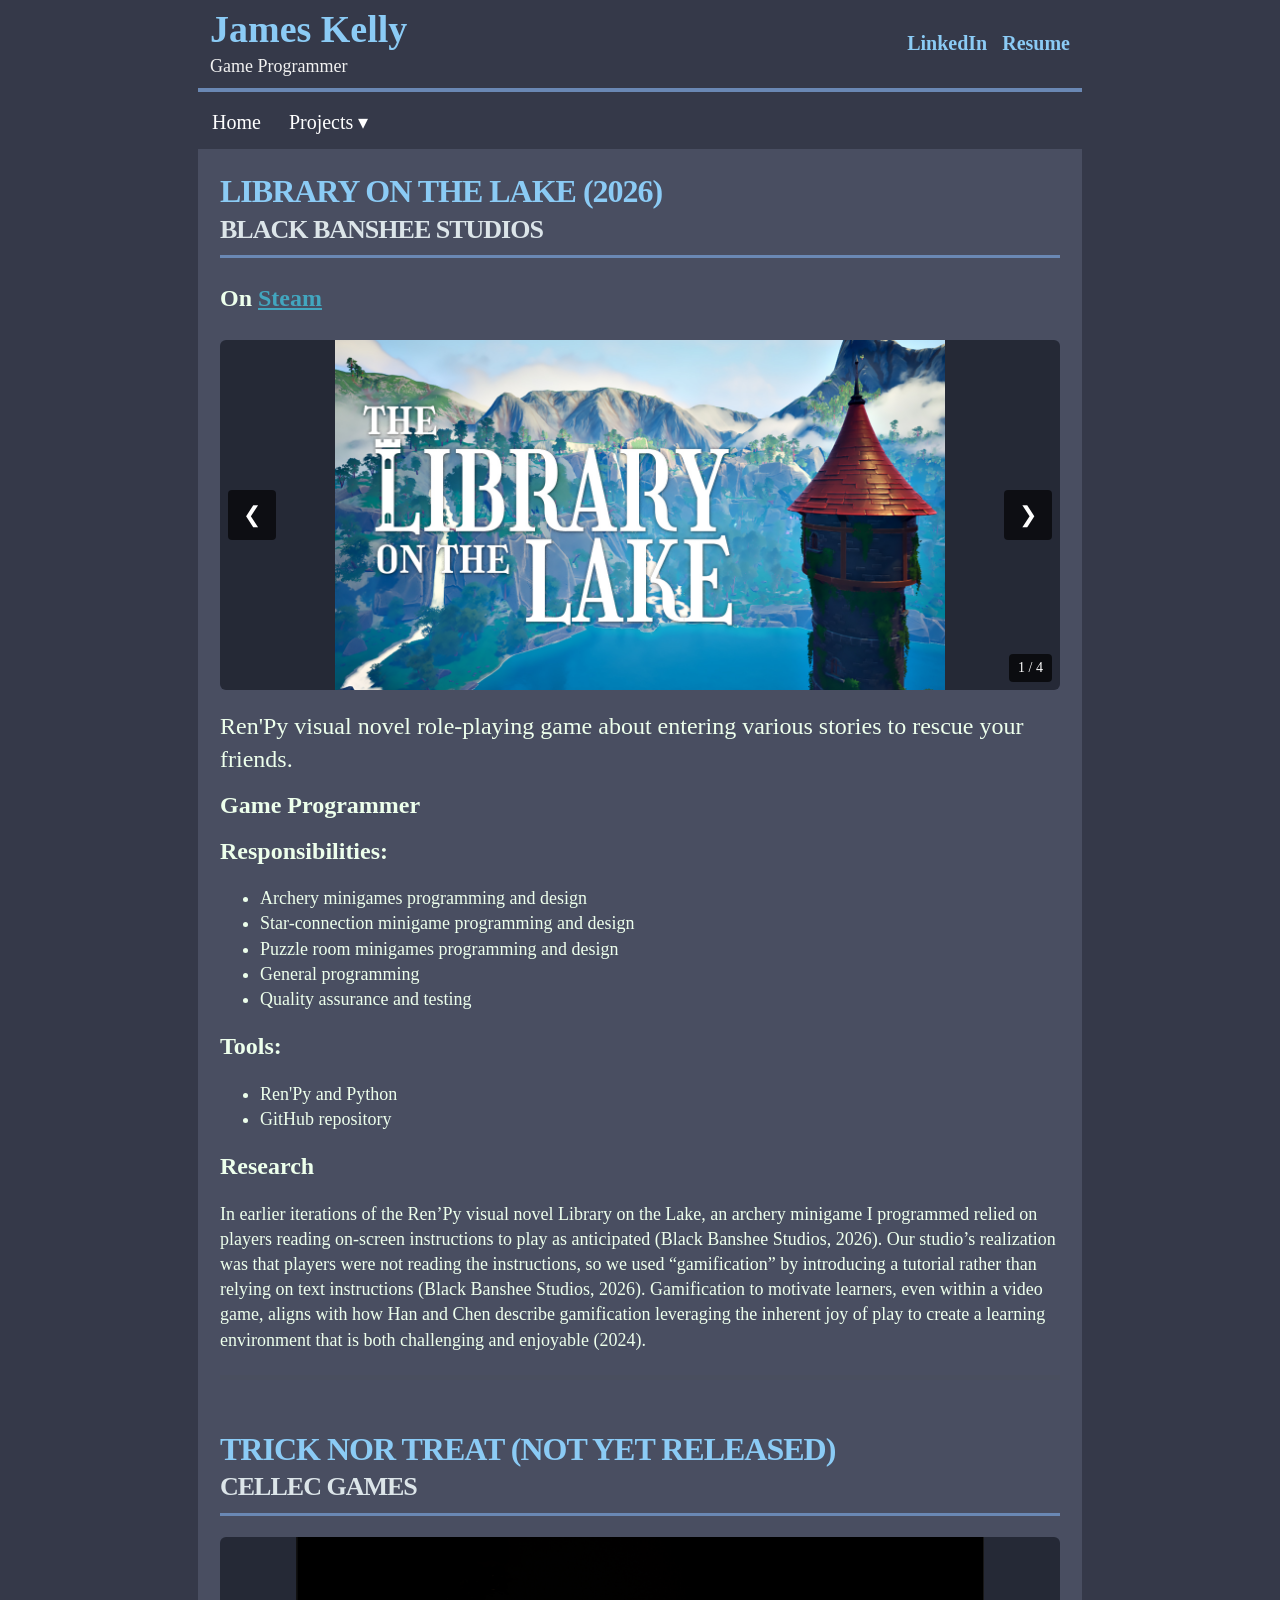
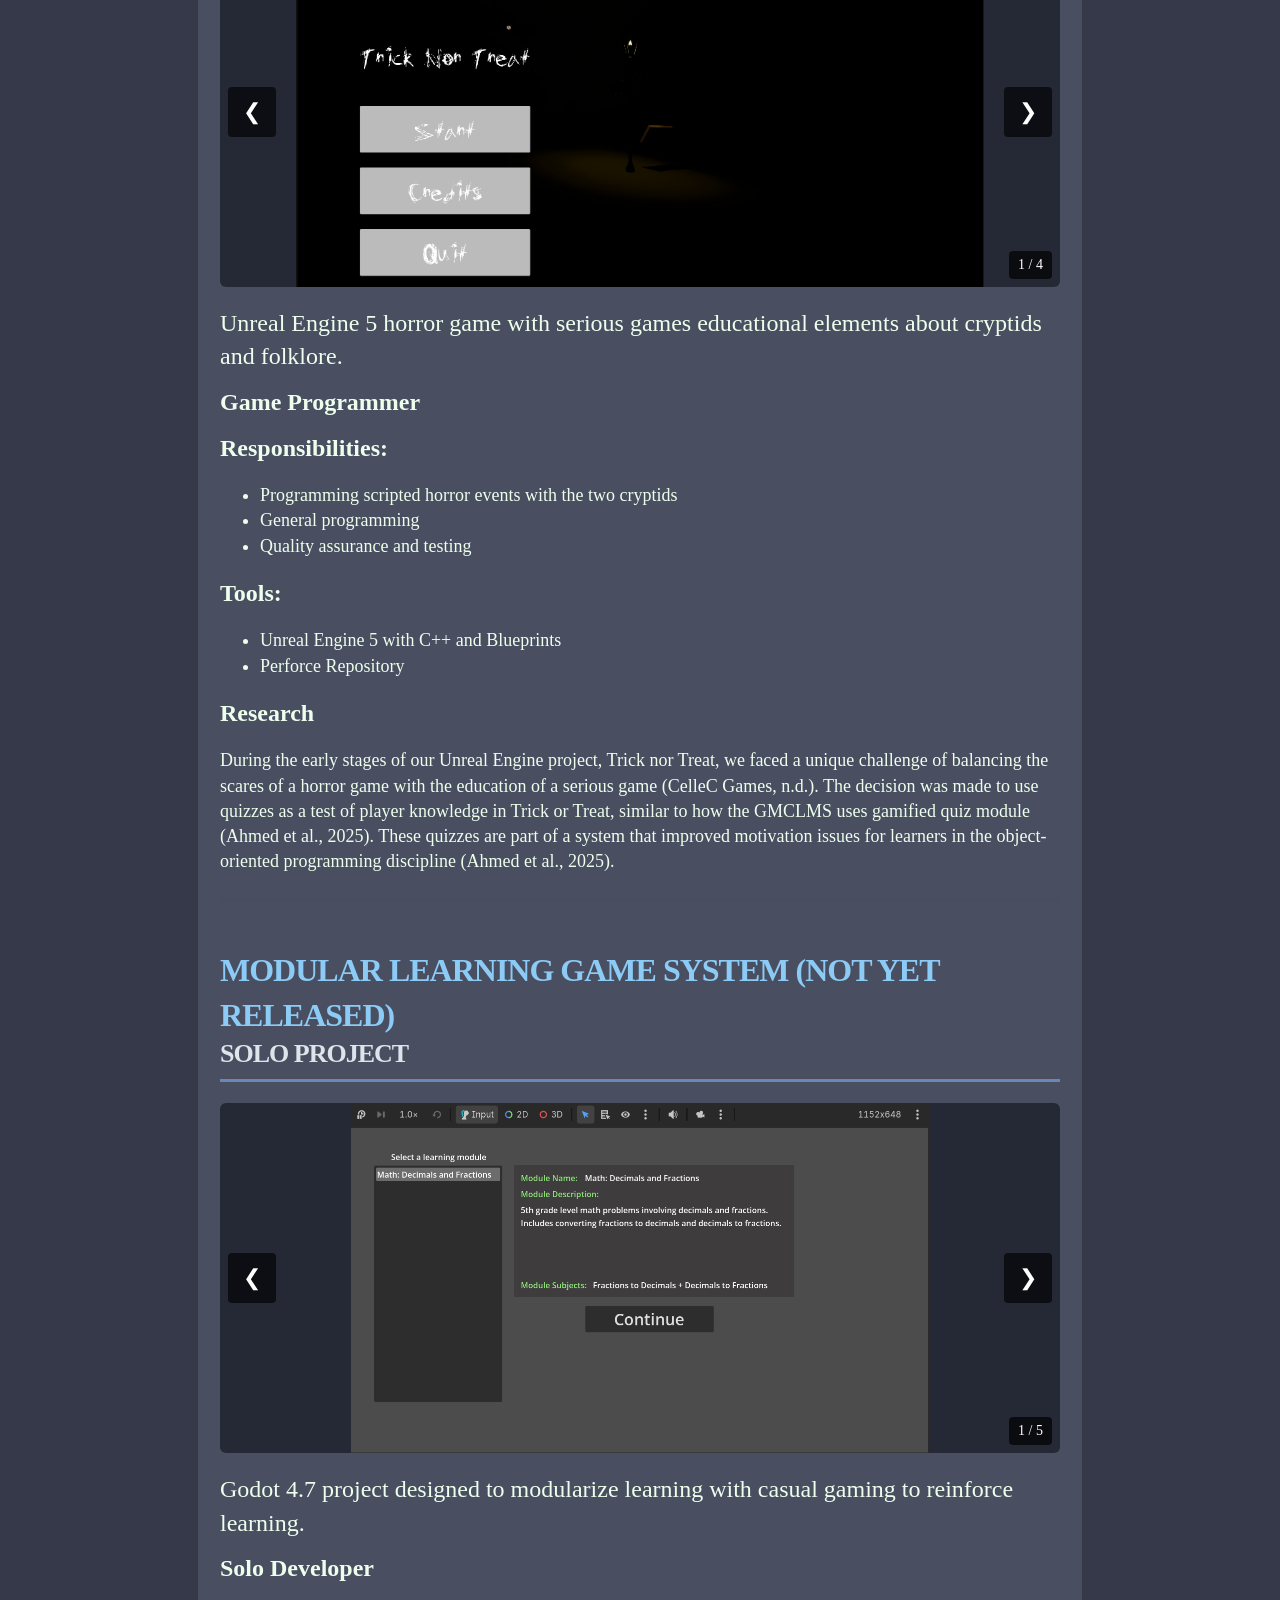
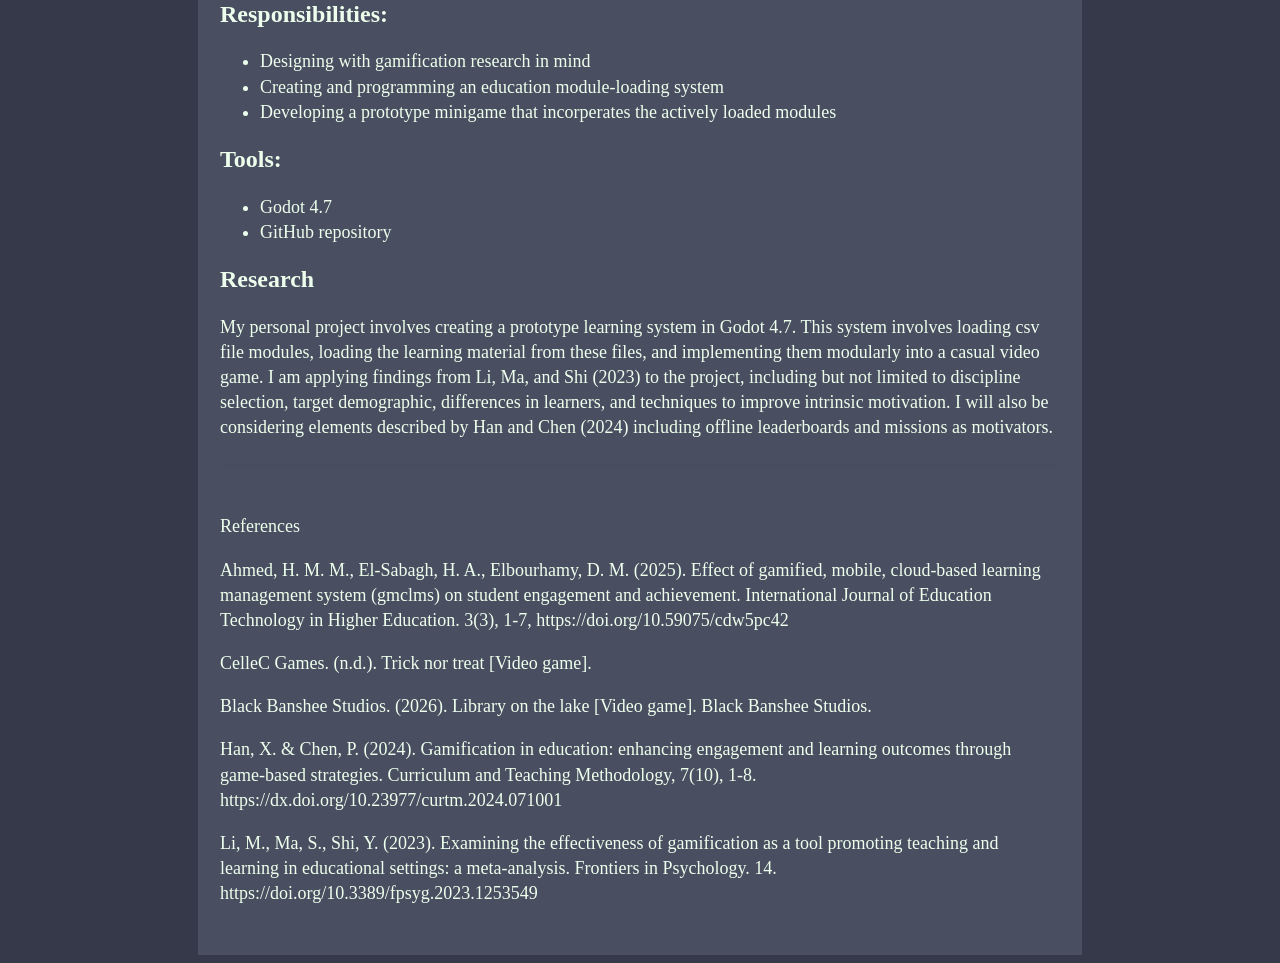
==== commit e857ac90: "Slideshow and research descriptions Added research descriptions, references, and excel image updated" ====
--- a/projects.html
+++ b/projects.html
@@ -120,6 +120,23 @@
           </ul>
         </p>
         
+        <p class="project-description">
+          <b>
+            Research
+          </b>
+        </p>
+
+        <p>
+          In earlier iterations of the Ren’Py visual novel Library 
+          on the Lake, an archery minigame I programmed relied on players 
+          reading on-screen instructions to play as anticipated (Black Banshee 
+          Studios, 2026). Our studio’s realization was that players were not 
+          reading the instructions, so we used “gamification” by introducing a 
+          tutorial rather than relying on text instructions (Black Banshee Studios, 2026). 
+          Gamification to motivate learners, even within a video game, aligns 
+          with how Han and Chen describe gamification leveraging the inherent 
+          joy of play to create a learning environment that is both challenging and enjoyable (2024).
+        </p>
         
       </section>
       
@@ -191,6 +208,21 @@
           </ul>
         </p>
         
+        <p class="project-description">
+          <b>
+            Research
+          </b>
+        </p>
+        
+        <p>
+          During the early stages of our Unreal Engine project, Trick nor Treat, 
+          we faced a unique challenge of balancing the scares of a horror game 
+          with the education of a serious game (CelleC Games, n.d.). The decision 
+          was made to use quizzes as a test of player knowledge in Trick or Treat, 
+          similar to how the GMCLMS uses gamified quiz module (Ahmed et al., 2025). 
+          These quizzes are part of a system that improved motivation issues for 
+          learners in the object-oriented programming discipline (Ahmed et al., 2025).
+        </p>
         
       </section>
 
@@ -242,7 +274,7 @@
           </b>
           
         </p>
-
+        
         <p class="project-description">
           <b>
             Responsibilities:
@@ -264,15 +296,58 @@
           </ul>
         </p>
         
-        
-      </section>
-
-      <h2 class="project-gap"></h2>
+        <p class="project-description">
+          <b>
+            Research
+          </b>
+        </p>
+
+        <p>
+          My personal project involves creating a prototype learning system in Godot 4.7. 
+          This system involves loading csv file modules, loading the learning material 
+          from these files, and implementing them modularly into a casual video game. I 
+          am applying findings from Li, Ma, and Shi (2023) to the project, including but 
+          not limited to discipline selection, target demographic, differences in learners, 
+          and techniques to improve intrinsic motivation. I will also be considering elements 
+          described by Han and Chen (2024) including offline leaderboards and missions as motivators.
+        </p>
+        
+      </section>
+
+      </section>
+
+      </section>
+      
+      <h2 class="project-gap">
+      </h2>
+
+      <div>
+        References
+        </p>
+        <p>
+          Ahmed, H. M. M., El-Sabagh, H. A., Elbourhamy, D. M. (2025). Effect of gamified, mobile, cloud-based learning management system (gmclms) on student engagement and achievement. International Journal of Education Technology in Higher Education. 3(3), 1-7, https://doi.org/10.59075/cdw5pc42
+
+        </p>
+        <p>
+          CelleC Games. (n.d.). Trick nor treat [Video game].
+        </p>
+        <p>
+          Black Banshee Studios. (2026). Library on the lake [Video game]. Black Banshee Studios.
+        </p>
+        <p>
+          Han, X. & Chen, P. (2024). Gamification in education: enhancing engagement and learning outcomes through game-based strategies. Curriculum and Teaching Methodology, 7(10), 1-8. https://dx.doi.org/10.23977/curtm.2024.071001
+        </p>
+        <p>
+          Li, M., Ma, S., Shi, Y. (2023). Examining the effectiveness of gamification as a tool promoting teaching and learning in educational settings: a meta-analysis. Frontiers in Psychology. 14. https://doi.org/10.3389/fpsyg.2023.1253549
+        </p>
+
+      </div>
 
     </main>
 
   </div>
-  
+
+
 <script src="slideshow.js"></script>
 </body>
 </html>
--- a/style.css
+++ b/style.css
@@ -204,8 +204,8 @@
 
     .slideshow {
       position: relative;
-      width: 70%;
-      max-width: 600px;
+      width: 100%;
+      max-width: 900px;
       margin: 21px 0 20px;
       background: #252936;
       overflow: hidden;
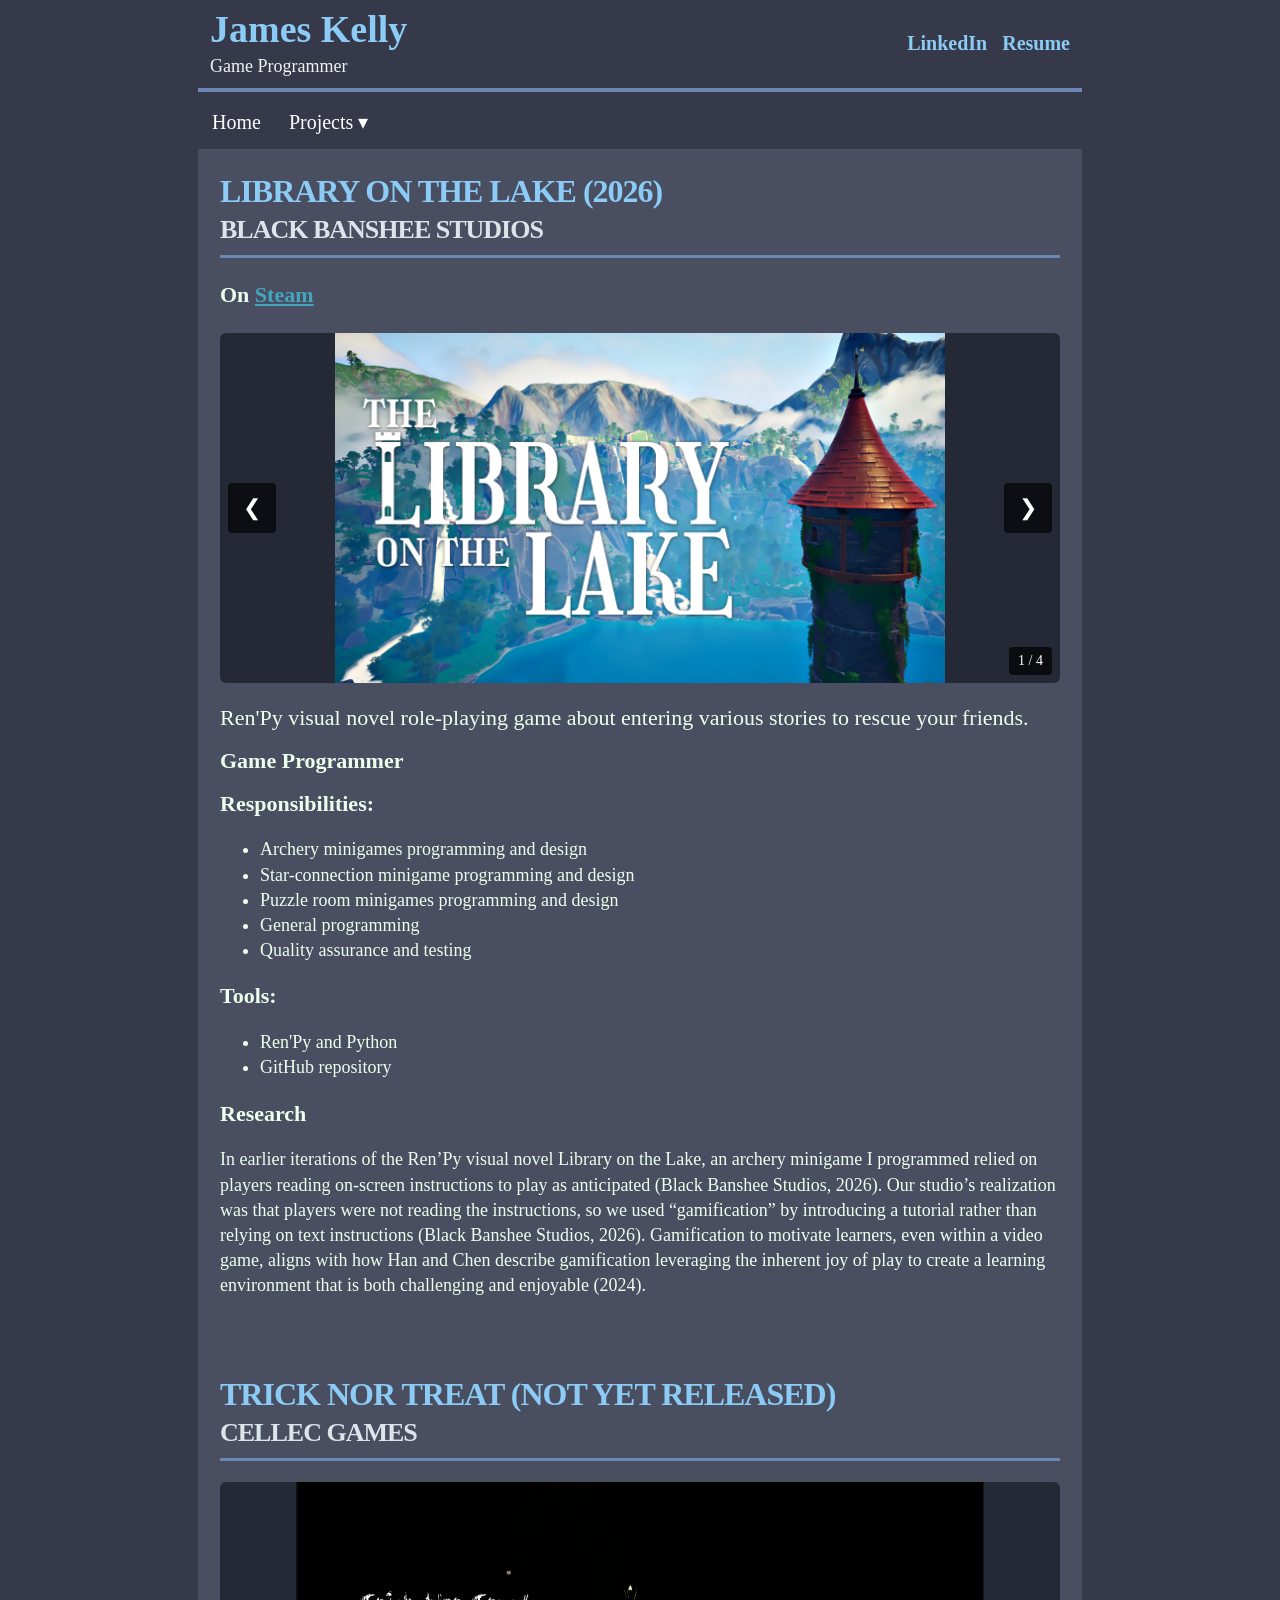
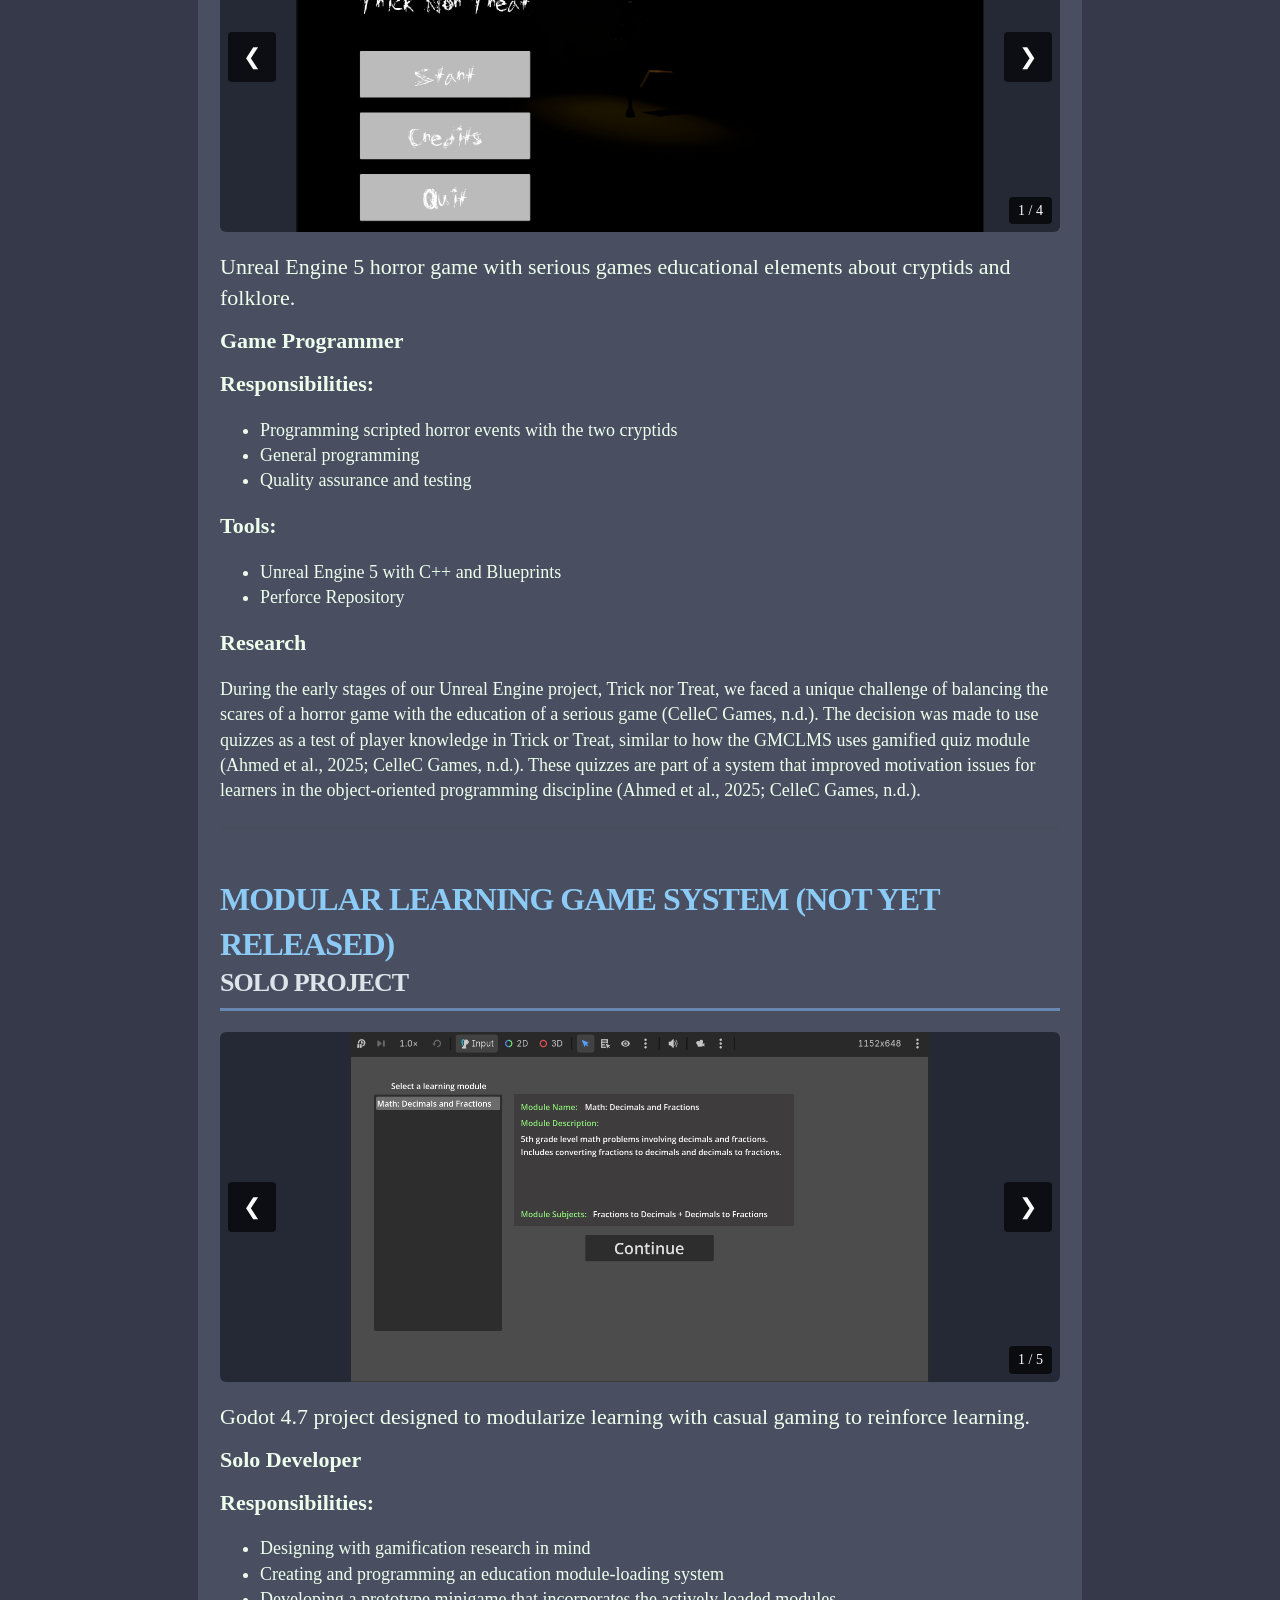
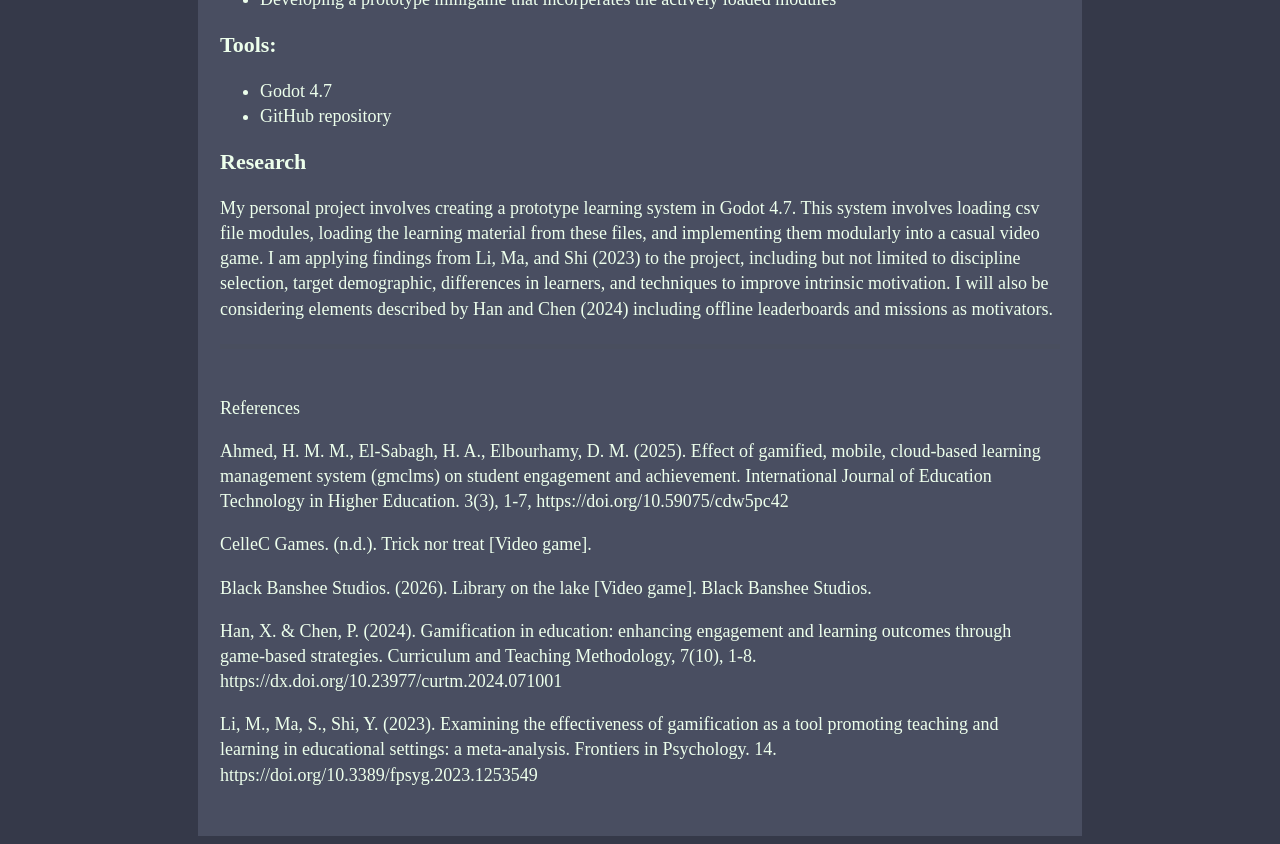
==== commit 1d1ad41b: "Updated summaries and fonts" ====
--- a/projects.html
+++ b/projects.html
@@ -127,15 +127,7 @@
         </p>
 
         <p>
-          In earlier iterations of the Ren’Py visual novel Library 
-          on the Lake, an archery minigame I programmed relied on players 
-          reading on-screen instructions to play as anticipated (Black Banshee 
-          Studios, 2026). Our studio’s realization was that players were not 
-          reading the instructions, so we used “gamification” by introducing a 
-          tutorial rather than relying on text instructions (Black Banshee Studios, 2026). 
-          Gamification to motivate learners, even within a video game, aligns 
-          with how Han and Chen describe gamification leveraging the inherent 
-          joy of play to create a learning environment that is both challenging and enjoyable (2024).
+          In earlier iterations of the Ren’Py visual novel Library on the Lake, an archery minigame I programmed relied on players reading on-screen instructions to play as anticipated (Black Banshee Studios, 2026). Our studio’s realization was that players were not reading the instructions, so we used “gamification” by introducing a tutorial rather than relying on text instructions (Black Banshee Studios, 2026). Gamification to motivate learners, even within a video game, aligns with how Han and Chen describe gamification leveraging the inherent joy of play to create a learning environment that is both challenging and enjoyable (2024).
         </p>
         
       </section>
@@ -215,13 +207,7 @@
         </p>
         
         <p>
-          During the early stages of our Unreal Engine project, Trick nor Treat, 
-          we faced a unique challenge of balancing the scares of a horror game 
-          with the education of a serious game (CelleC Games, n.d.). The decision 
-          was made to use quizzes as a test of player knowledge in Trick or Treat, 
-          similar to how the GMCLMS uses gamified quiz module (Ahmed et al., 2025). 
-          These quizzes are part of a system that improved motivation issues for 
-          learners in the object-oriented programming discipline (Ahmed et al., 2025).
+          During the early stages of our Unreal Engine project, Trick nor Treat, we faced a unique challenge of balancing the scares of a horror game with the education of a serious game (CelleC Games, n.d.). The decision was made to use quizzes as a test of player knowledge in Trick or Treat, similar to how the GMCLMS uses gamified quiz module (Ahmed et al., 2025; CelleC Games, n.d.). These quizzes are part of a system that improved motivation issues for learners in the object-oriented programming discipline (Ahmed et al., 2025; CelleC Games, n.d.).
         </p>
         
       </section>
@@ -303,13 +289,8 @@
         </p>
 
         <p>
-          My personal project involves creating a prototype learning system in Godot 4.7. 
-          This system involves loading csv file modules, loading the learning material 
-          from these files, and implementing them modularly into a casual video game. I 
-          am applying findings from Li, Ma, and Shi (2023) to the project, including but 
-          not limited to discipline selection, target demographic, differences in learners, 
-          and techniques to improve intrinsic motivation. I will also be considering elements 
-          described by Han and Chen (2024) including offline leaderboards and missions as motivators.
+          My personal project involves creating a prototype learning system in Godot 4.7. This system involves loading csv file modules, loading the learning material from these files, and implementing them modularly into a casual video game. I am applying findings from Li, Ma, and Shi (2023) to the project, including but not limited to discipline selection, target demographic, differences in learners, and techniques to improve intrinsic motivation. I will also be considering elements described by Han and Chen (2024) including offline leaderboards and missions as motivators.
+
         </p>
         
       </section>
--- a/style.css
+++ b/style.css
@@ -117,7 +117,7 @@
 
     .project-description {
       margin: 0 0 12px;
-      font-size: 24px;
+      font-size: 22px;
     }
 
     .project-list {
